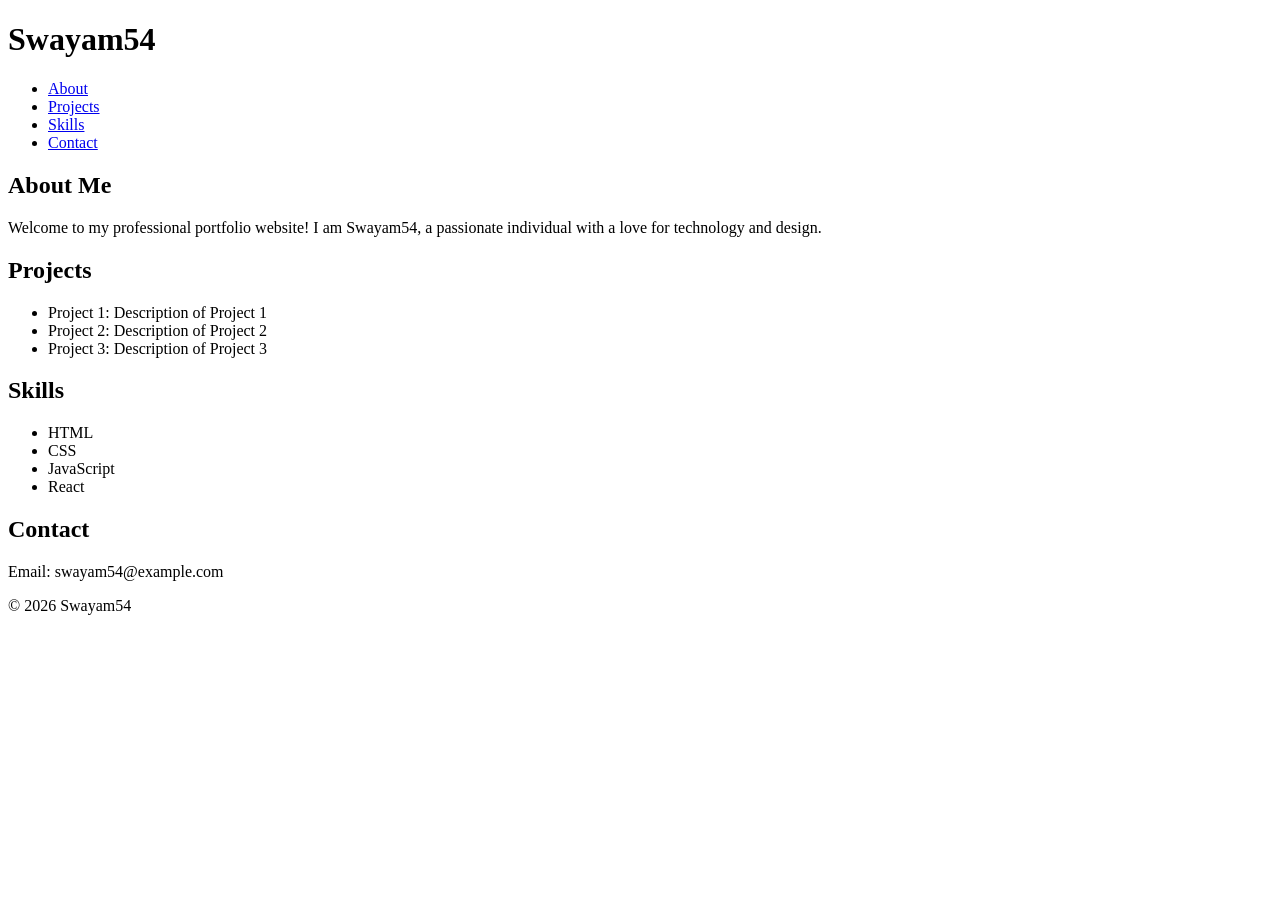
==== index.html @ 92741d5d "Add index.html for professional portfolio site" ====
<!DOCTYPE html>
<html lang="en">
<head>
    <meta charset="UTF-8">
    <meta name="viewport" content="width=device-width, initial-scale=1.0">
    <link rel="stylesheet" href="styles.css">
    <title>Swayam54's Portfolio</title>
</head>
<body>
    <header>
        <h1>Swayam54</h1>
        <nav>
            <ul>
                <li><a href="#about">About</a></li>
                <li><a href="#projects">Projects</a></li>
                <li><a href="#skills">Skills</a></li>
                <li><a href="#contact">Contact</a></li>
            </ul>
        </nav>
    </header>
    <section id="about">
        <h2>About Me</h2>
        <p>Welcome to my professional portfolio website! I am Swayam54, a passionate individual with a love for technology and design.</p>
    </section>
    <section id="projects">
        <h2>Projects</h2>
        <ul>
            <li>Project 1: Description of Project 1</li>
            <li>Project 2: Description of Project 2</li>
            <li>Project 3: Description of Project 3</li>
        </ul>
    </section>
    <section id="skills">
        <h2>Skills</h2>
        <ul>
            <li>HTML</li>
            <li>CSS</li>
            <li>JavaScript</li>
            <li>React</li>
        </ul>
    </section>
    <section id="contact">
        <h2>Contact</h2>
        <p>Email: swayam54@example.com</p>
    </section>
    <footer>
        <p>&copy; 2026 Swayam54</p>
    </footer>
</body>
</html>
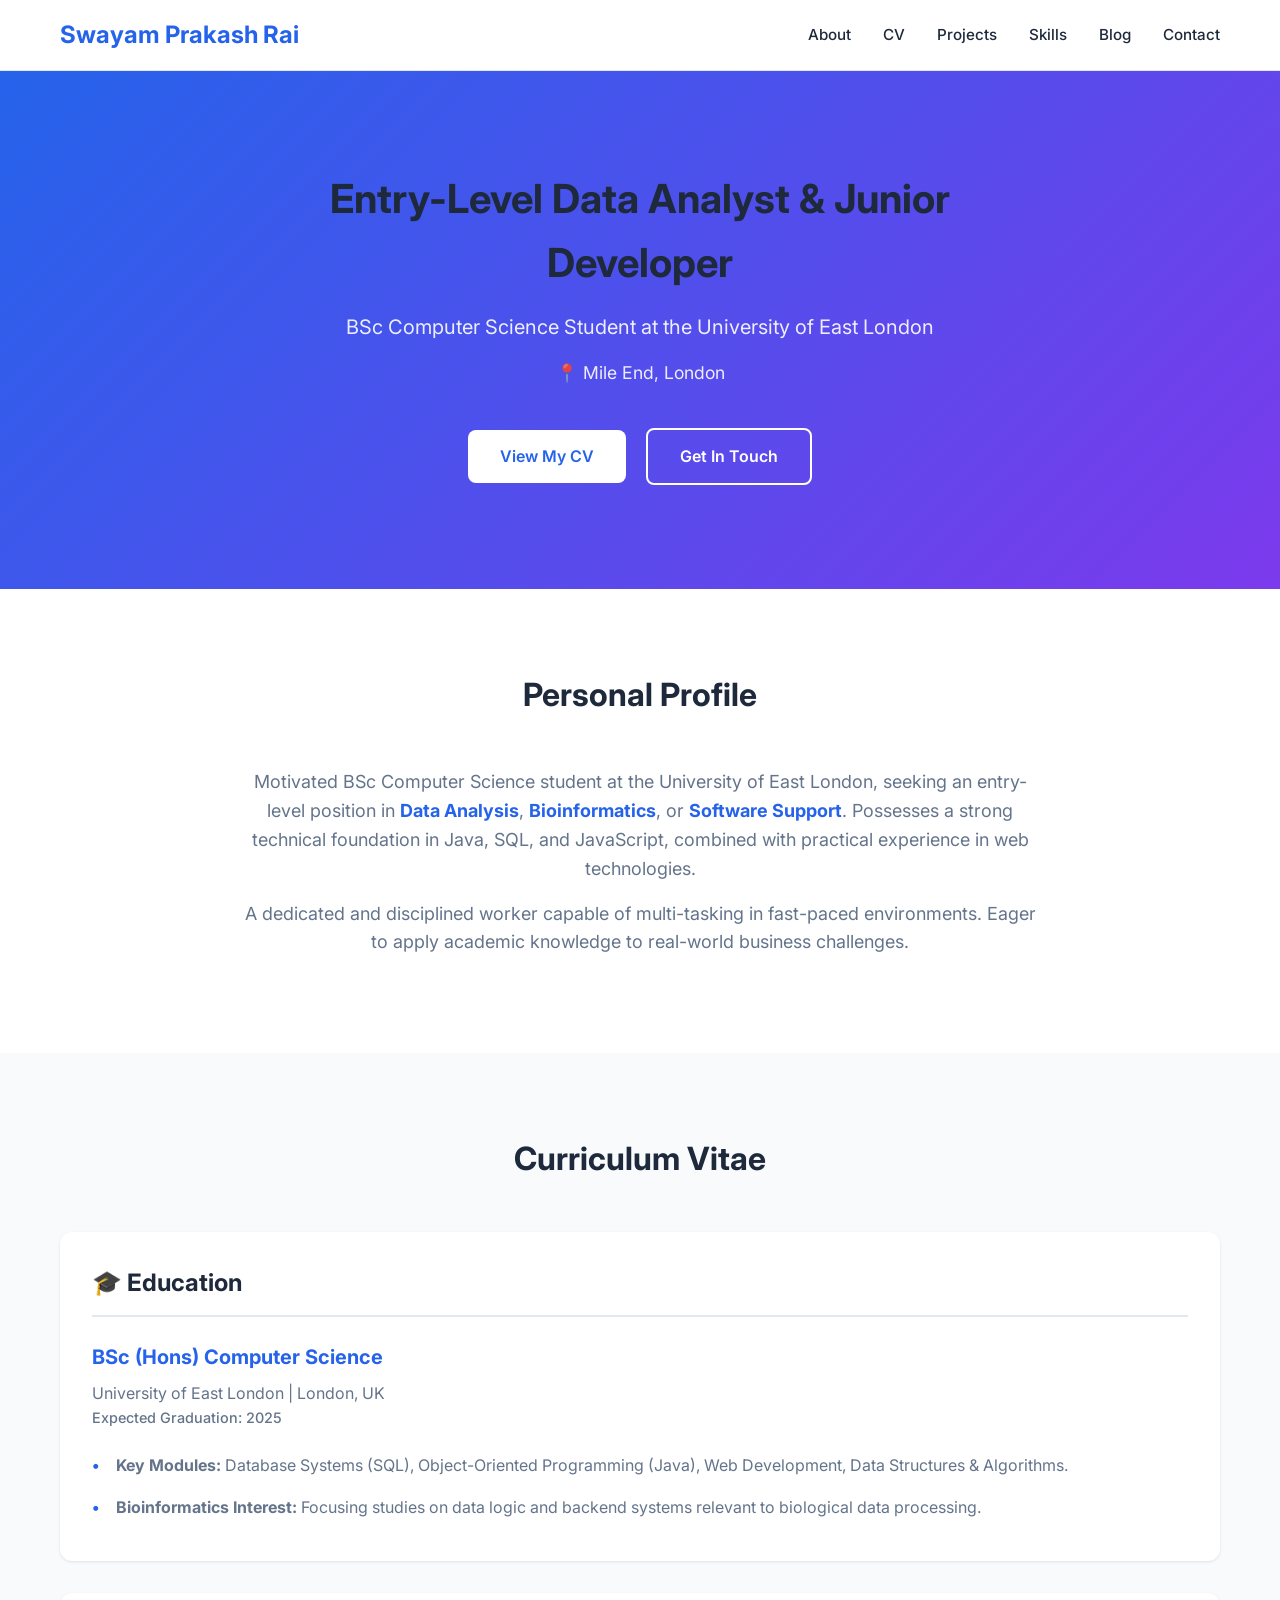
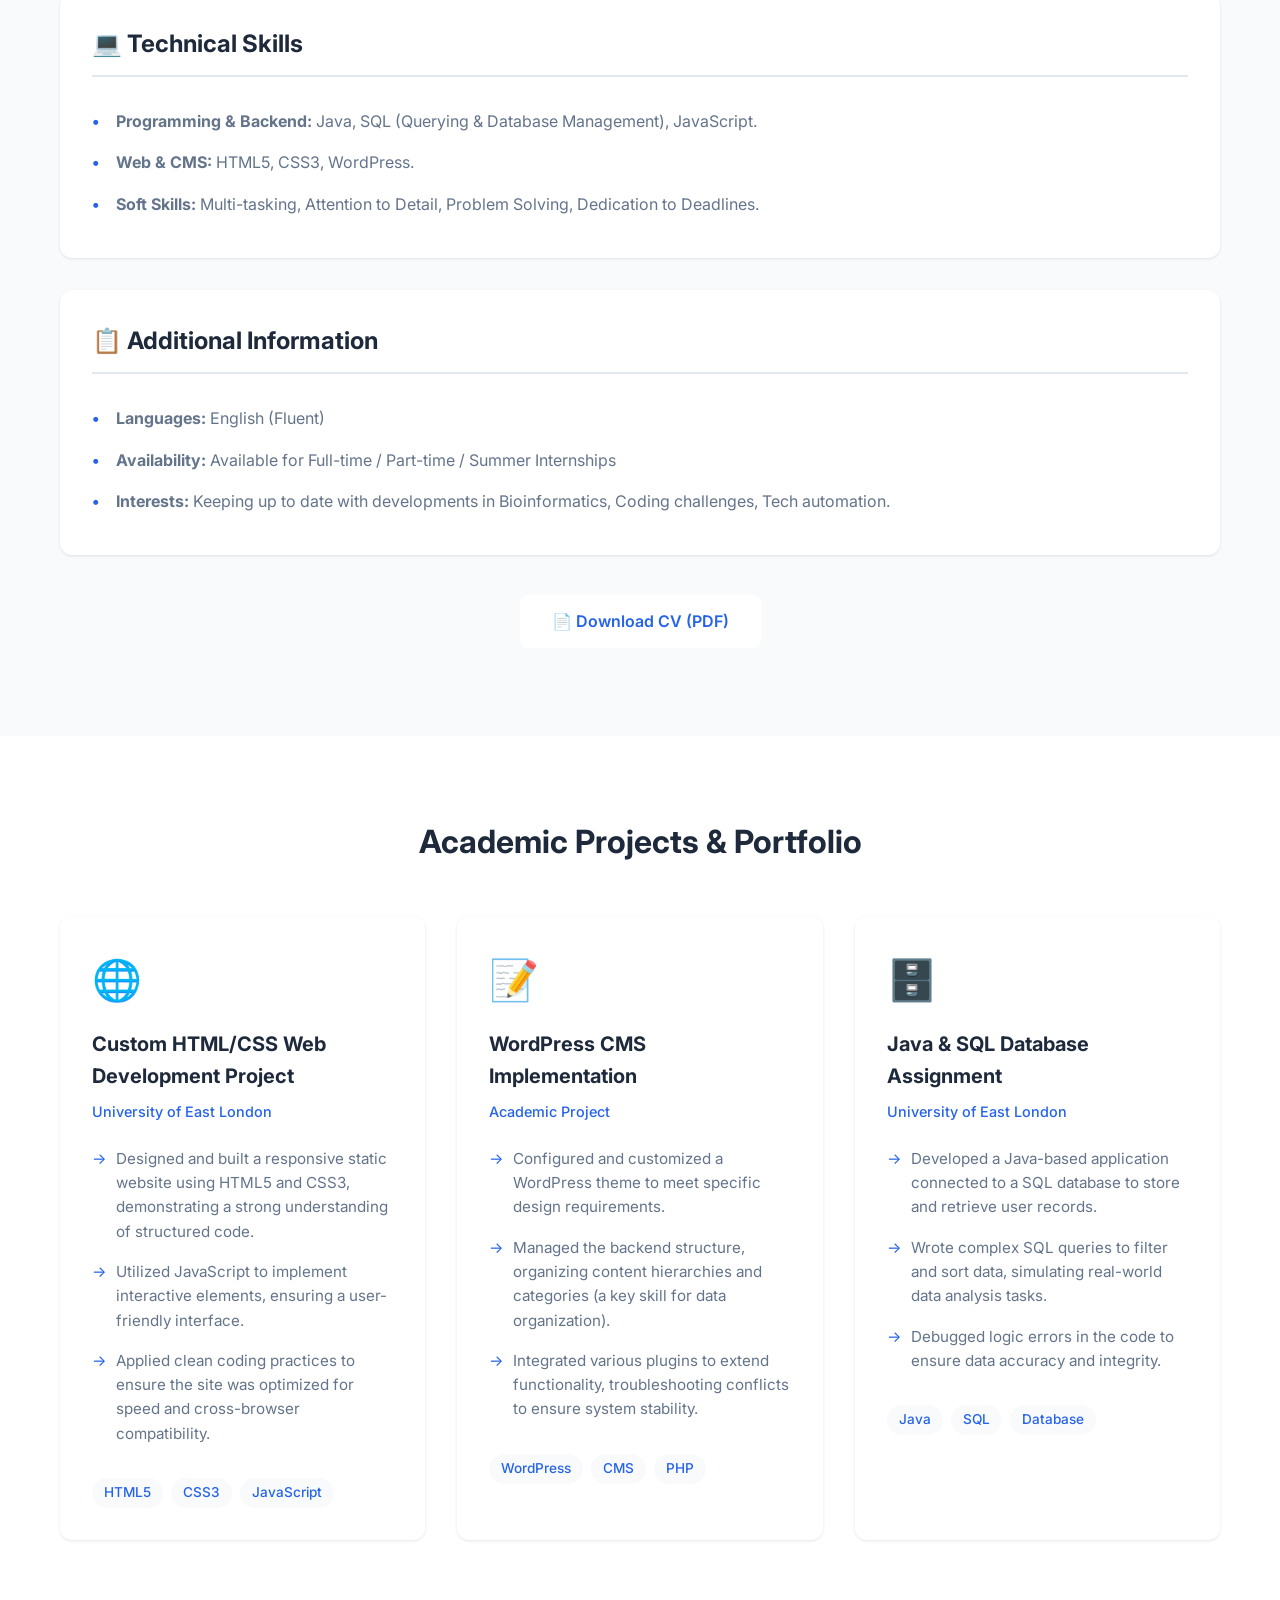
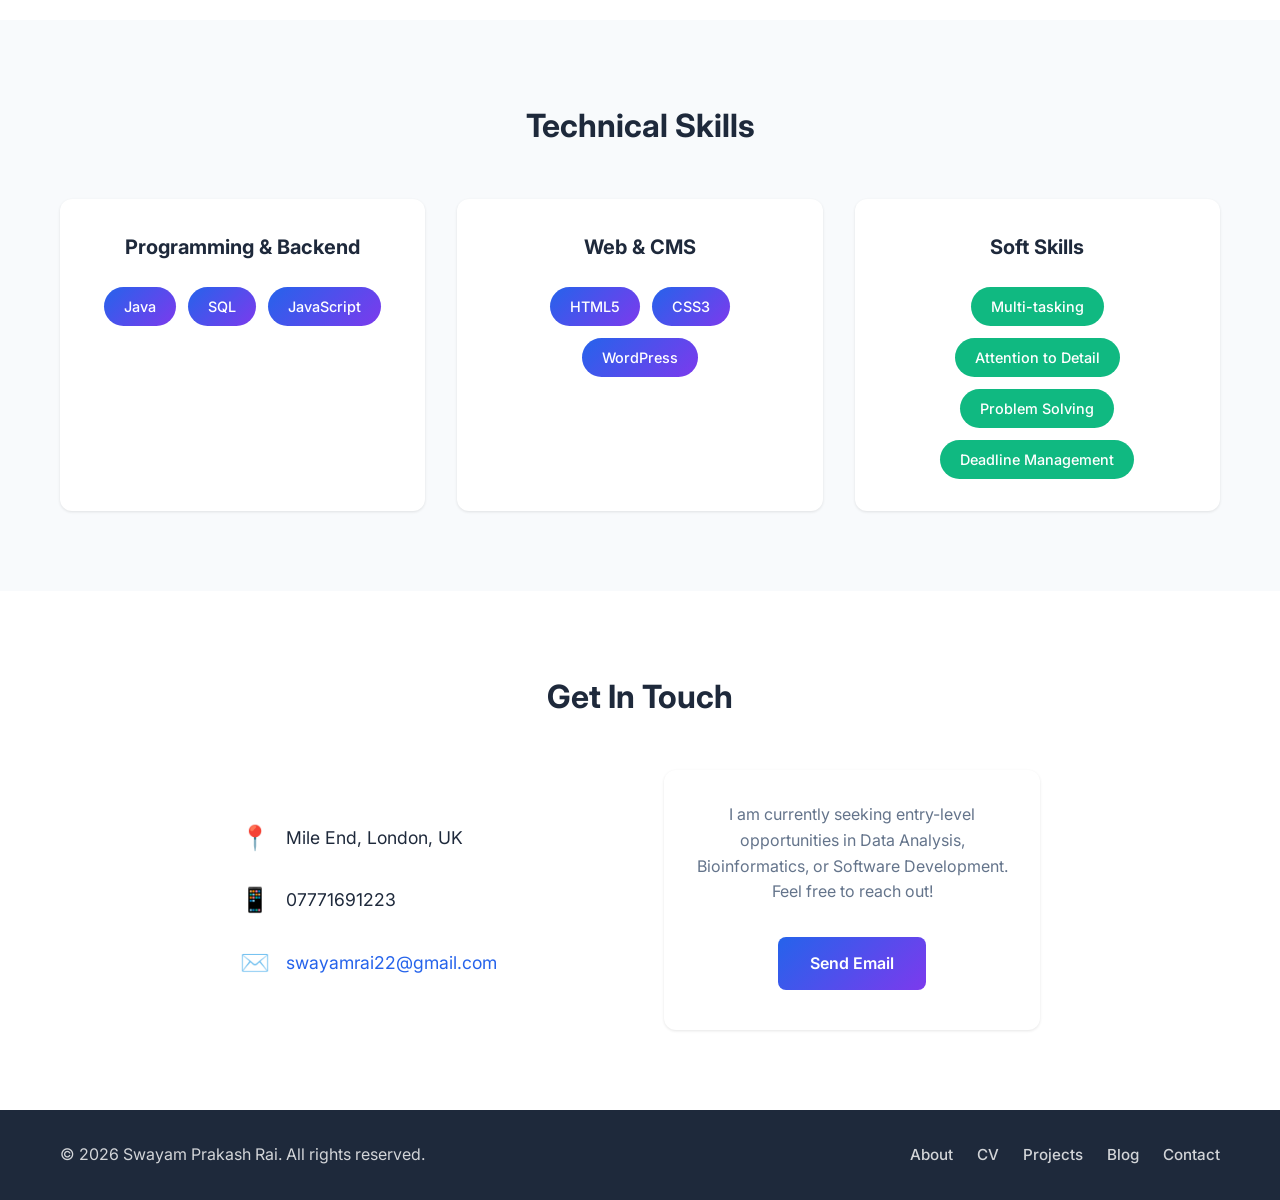
==== commit d7740487: "Create portfolio website with CV and blog Co-authored-by: Swayam54 <240028700+Swayam54@users.noreply" ====
--- a/index.html
+++ b/index.html
@@ -4,47 +4,230 @@
     <meta charset="UTF-8">
     <meta name="viewport" content="width=device-width, initial-scale=1.0">
     <link rel="stylesheet" href="styles.css">
-    <title>Swayam54's Portfolio</title>
+    <link rel="preconnect" href="https://fonts.googleapis.com">
+    <link rel="preconnect" href="https://fonts.gstatic.com" crossorigin>
+    <link href="https://fonts.googleapis.com/css2?family=Inter:wght@300;400;500;600;700&display=swap" rel="stylesheet">
+    <title>Swayam Prakash Rai | Portfolio</title>
 </head>
 <body>
     <header>
-        <h1>Swayam54</h1>
-        <nav>
-            <ul>
-                <li><a href="#about">About</a></li>
-                <li><a href="#projects">Projects</a></li>
-                <li><a href="#skills">Skills</a></li>
-                <li><a href="#contact">Contact</a></li>
-            </ul>
-        </nav>
+        <div class="header-content">
+            <h1>Swayam Prakash Rai</h1>
+            <nav>
+                <ul>
+                    <li><a href="#about">About</a></li>
+                    <li><a href="#cv">CV</a></li>
+                    <li><a href="#projects">Projects</a></li>
+                    <li><a href="#skills">Skills</a></li>
+                    <li><a href="blog.html">Blog</a></li>
+                    <li><a href="#contact">Contact</a></li>
+                </ul>
+            </nav>
+        </div>
     </header>
+
+    <!-- Hero Section -->
+    <section id="hero">
+        <div class="hero-content">
+            <h2>Entry-Level Data Analyst &amp; Junior Developer</h2>
+            <p>BSc Computer Science Student at the University of East London</p>
+            <div class="hero-location">
+                <span>📍 Mile End, London</span>
+            </div>
+            <a href="#cv" class="btn-primary">View My CV</a>
+            <a href="#contact" class="btn-secondary">Get In Touch</a>
+        </div>
+    </section>
+
+    <!-- About Section -->
     <section id="about">
-        <h2>About Me</h2>
-        <p>Welcome to my professional portfolio website! I am Swayam54, a passionate individual with a love for technology and design.</p>
-    </section>
+        <div class="container">
+            <h2>Personal Profile</h2>
+            <div class="about-content">
+                <p>Motivated BSc Computer Science student at the University of East London, seeking an entry-level position in <strong>Data Analysis</strong>, <strong>Bioinformatics</strong>, or <strong>Software Support</strong>. Possesses a strong technical foundation in Java, SQL, and JavaScript, combined with practical experience in web technologies.</p>
+                <p>A dedicated and disciplined worker capable of multi-tasking in fast-paced environments. Eager to apply academic knowledge to real-world business challenges.</p>
+            </div>
+        </div>
+    </section>
+
+    <!-- CV Section -->
+    <section id="cv">
+        <div class="container">
+            <h2>Curriculum Vitae</h2>
+            
+            <!-- Education -->
+            <div class="cv-section">
+                <h3>🎓 Education</h3>
+                <div class="cv-item">
+                    <h4>BSc (Hons) Computer Science</h4>
+                    <p class="cv-location">University of East London | London, UK</p>
+                    <p class="cv-date">Expected Graduation: 2025</p>
+                    <ul>
+                        <li><strong>Key Modules:</strong> Database Systems (SQL), Object-Oriented Programming (Java), Web Development, Data Structures &amp; Algorithms.</li>
+                        <li><strong>Bioinformatics Interest:</strong> Focusing studies on data logic and backend systems relevant to biological data processing.</li>
+                    </ul>
+                </div>
+            </div>
+
+            <!-- Technical Skills in CV -->
+            <div class="cv-section">
+                <h3>💻 Technical Skills</h3>
+                <div class="cv-item">
+                    <ul>
+                        <li><strong>Programming &amp; Backend:</strong> Java, SQL (Querying &amp; Database Management), JavaScript.</li>
+                        <li><strong>Web &amp; CMS:</strong> HTML5, CSS3, WordPress.</li>
+                        <li><strong>Soft Skills:</strong> Multi-tasking, Attention to Detail, Problem Solving, Dedication to Deadlines.</li>
+                    </ul>
+                </div>
+            </div>
+
+            <!-- Additional Information -->
+            <div class="cv-section">
+                <h3>📋 Additional Information</h3>
+                <div class="cv-item">
+                    <ul>
+                        <li><strong>Languages:</strong> English (Fluent)</li>
+                        <li><strong>Availability:</strong> Available for Full-time / Part-time / Summer Internships</li>
+                        <li><strong>Interests:</strong> Keeping up to date with developments in Bioinformatics, Coding challenges, Tech automation.</li>
+                    </ul>
+                </div>
+            </div>
+
+            <div class="cv-download">
+                <a href="cv.pdf" class="btn-primary" download>📄 Download CV (PDF)</a>
+            </div>
+        </div>
+    </section>
+
+    <!-- Projects Section -->
     <section id="projects">
-        <h2>Projects</h2>
-        <ul>
-            <li>Project 1: Description of Project 1</li>
-            <li>Project 2: Description of Project 2</li>
-            <li>Project 3: Description of Project 3</li>
-        </ul>
-    </section>
+        <div class="container">
+            <h2>Academic Projects &amp; Portfolio</h2>
+            
+            <div class="projects-grid">
+                <div class="project-card">
+                    <div class="project-icon">🌐</div>
+                    <h3>Custom HTML/CSS Web Development Project</h3>
+                    <p class="project-org">University of East London</p>
+                    <ul>
+                        <li>Designed and built a responsive static website using HTML5 and CSS3, demonstrating a strong understanding of structured code.</li>
+                        <li>Utilized JavaScript to implement interactive elements, ensuring a user-friendly interface.</li>
+                        <li>Applied clean coding practices to ensure the site was optimized for speed and cross-browser compatibility.</li>
+                    </ul>
+                    <div class="project-tags">
+                        <span>HTML5</span>
+                        <span>CSS3</span>
+                        <span>JavaScript</span>
+                    </div>
+                </div>
+
+                <div class="project-card">
+                    <div class="project-icon">📝</div>
+                    <h3>WordPress CMS Implementation</h3>
+                    <p class="project-org">Academic Project</p>
+                    <ul>
+                        <li>Configured and customized a WordPress theme to meet specific design requirements.</li>
+                        <li>Managed the backend structure, organizing content hierarchies and categories (a key skill for data organization).</li>
+                        <li>Integrated various plugins to extend functionality, troubleshooting conflicts to ensure system stability.</li>
+                    </ul>
+                    <div class="project-tags">
+                        <span>WordPress</span>
+                        <span>CMS</span>
+                        <span>PHP</span>
+                    </div>
+                </div>
+
+                <div class="project-card">
+                    <div class="project-icon">🗄️</div>
+                    <h3>Java &amp; SQL Database Assignment</h3>
+                    <p class="project-org">University of East London</p>
+                    <ul>
+                        <li>Developed a Java-based application connected to a SQL database to store and retrieve user records.</li>
+                        <li>Wrote complex SQL queries to filter and sort data, simulating real-world data analysis tasks.</li>
+                        <li>Debugged logic errors in the code to ensure data accuracy and integrity.</li>
+                    </ul>
+                    <div class="project-tags">
+                        <span>Java</span>
+                        <span>SQL</span>
+                        <span>Database</span>
+                    </div>
+                </div>
+            </div>
+        </div>
+    </section>
+
+    <!-- Skills Section -->
     <section id="skills">
-        <h2>Skills</h2>
-        <ul>
-            <li>HTML</li>
-            <li>CSS</li>
-            <li>JavaScript</li>
-            <li>React</li>
-        </ul>
-    </section>
+        <div class="container">
+            <h2>Technical Skills</h2>
+            <div class="skills-grid">
+                <div class="skill-category">
+                    <h3>Programming &amp; Backend</h3>
+                    <div class="skill-tags">
+                        <span class="skill-tag">Java</span>
+                        <span class="skill-tag">SQL</span>
+                        <span class="skill-tag">JavaScript</span>
+                    </div>
+                </div>
+                <div class="skill-category">
+                    <h3>Web &amp; CMS</h3>
+                    <div class="skill-tags">
+                        <span class="skill-tag">HTML5</span>
+                        <span class="skill-tag">CSS3</span>
+                        <span class="skill-tag">WordPress</span>
+                    </div>
+                </div>
+                <div class="skill-category">
+                    <h3>Soft Skills</h3>
+                    <div class="skill-tags">
+                        <span class="skill-tag soft">Multi-tasking</span>
+                        <span class="skill-tag soft">Attention to Detail</span>
+                        <span class="skill-tag soft">Problem Solving</span>
+                        <span class="skill-tag soft">Deadline Management</span>
+                    </div>
+                </div>
+            </div>
+        </div>
+    </section>
+
+    <!-- Contact Section -->
     <section id="contact">
-        <h2>Contact</h2>
-        <p>Email: swayam54@example.com</p>
-    </section>
+        <div class="container">
+            <h2>Get In Touch</h2>
+            <div class="contact-content">
+                <div class="contact-info">
+                    <div class="contact-item">
+                        <span class="contact-icon">📍</span>
+                        <span>Mile End, London, UK</span>
+                    </div>
+                    <div class="contact-item">
+                        <span class="contact-icon">📱</span>
+                        <span>07771691223</span>
+                    </div>
+                    <div class="contact-item">
+                        <span class="contact-icon">✉️</span>
+                        <a href="mailto:swayamrai22@gmail.com">swayamrai22@gmail.com</a>
+                    </div>
+                </div>
+                <div class="contact-cta">
+                    <p>I am currently seeking entry-level opportunities in Data Analysis, Bioinformatics, or Software Development. Feel free to reach out!</p>
+                    <a href="mailto:swayamrai22@gmail.com" class="btn-primary">Send Email</a>
+                </div>
+            </div>
+        </div>
+    </section>
+
     <footer>
-        <p>&copy; 2026 Swayam54</p>
+        <div class="container">
+            <p>&copy; 2026 Swayam Prakash Rai. All rights reserved.</p>
+            <nav class="footer-nav">
+                <a href="#about">About</a>
+                <a href="#cv">CV</a>
+                <a href="#projects">Projects</a>
+                <a href="blog.html">Blog</a>
+                <a href="#contact">Contact</a>
+            </nav>
+        </div>
     </footer>
 </body>
 </html>
--- a/styles.css
+++ b/styles.css
@@ -0,0 +1,586 @@
+/* CSS Variables */
+:root {
+    --primary-color: #2563eb;
+    --primary-dark: #1d4ed8;
+    --secondary-color: #64748b;
+    --text-color: #1e293b;
+    --text-light: #64748b;
+    --background: #ffffff;
+    --background-alt: #f8fafc;
+    --border-color: #e2e8f0;
+    --success-color: #10b981;
+    --accent-gradient: linear-gradient(135deg, #2563eb 0%, #7c3aed 100%);
+}
+
+/* Reset and Base Styles */
+* {
+    margin: 0;
+    padding: 0;
+    box-sizing: border-box;
+}
+
+html {
+    scroll-behavior: smooth;
+}
+
+body {
+    font-family: 'Inter', -apple-system, BlinkMacSystemFont, 'Segoe UI', Roboto, sans-serif;
+    line-height: 1.6;
+    color: var(--text-color);
+    background-color: var(--background);
+}
+
+/* Container */
+.container {
+    max-width: 1200px;
+    margin: 0 auto;
+    padding: 0 20px;
+}
+
+/* Header */
+header {
+    background: var(--background);
+    border-bottom: 1px solid var(--border-color);
+    position: sticky;
+    top: 0;
+    z-index: 100;
+    backdrop-filter: blur(10px);
+    background: rgba(255, 255, 255, 0.95);
+}
+
+.header-content {
+    max-width: 1200px;
+    margin: 0 auto;
+    padding: 1rem 20px;
+    display: flex;
+    justify-content: space-between;
+    align-items: center;
+}
+
+header h1 {
+    font-size: 1.5rem;
+    font-weight: 700;
+    color: var(--primary-color);
+}
+
+nav ul {
+    display: flex;
+    list-style: none;
+    gap: 2rem;
+}
+
+nav a {
+    color: var(--text-color);
+    text-decoration: none;
+    font-weight: 500;
+    font-size: 0.95rem;
+    transition: color 0.3s ease;
+}
+
+nav a:hover {
+    color: var(--primary-color);
+}
+
+/* Hero Section */
+#hero {
+    background: var(--accent-gradient);
+    color: white;
+    padding: 6rem 20px;
+    text-align: center;
+}
+
+.hero-content {
+    max-width: 800px;
+    margin: 0 auto;
+}
+
+.hero-content h2 {
+    font-size: 2.5rem;
+    font-weight: 700;
+    margin-bottom: 1rem;
+}
+
+.hero-content p {
+    font-size: 1.25rem;
+    opacity: 0.9;
+    margin-bottom: 1rem;
+}
+
+.hero-location {
+    font-size: 1.1rem;
+    margin-bottom: 2rem;
+    opacity: 0.9;
+}
+
+/* Buttons */
+.btn-primary, .btn-secondary {
+    display: inline-block;
+    padding: 0.875rem 2rem;
+    border-radius: 8px;
+    font-weight: 600;
+    text-decoration: none;
+    transition: all 0.3s ease;
+    margin: 0.5rem;
+}
+
+.btn-primary {
+    background: white;
+    color: var(--primary-color);
+}
+
+.btn-primary:hover {
+    background: var(--background-alt);
+    transform: translateY(-2px);
+}
+
+.btn-secondary {
+    background: transparent;
+    color: white;
+    border: 2px solid white;
+}
+
+.btn-secondary:hover {
+    background: rgba(255, 255, 255, 0.1);
+}
+
+/* Sections */
+section {
+    padding: 5rem 20px;
+}
+
+section:nth-child(even) {
+    background: var(--background-alt);
+}
+
+section h2 {
+    font-size: 2rem;
+    font-weight: 700;
+    text-align: center;
+    margin-bottom: 3rem;
+    color: var(--text-color);
+}
+
+/* About Section */
+.about-content {
+    max-width: 800px;
+    margin: 0 auto;
+    text-align: center;
+}
+
+.about-content p {
+    font-size: 1.125rem;
+    color: var(--text-light);
+    margin-bottom: 1rem;
+}
+
+.about-content strong {
+    color: var(--primary-color);
+}
+
+/* CV Section */
+.cv-section {
+    background: white;
+    border-radius: 12px;
+    padding: 2rem;
+    margin-bottom: 2rem;
+    box-shadow: 0 1px 3px rgba(0, 0, 0, 0.1);
+}
+
+.cv-section h3 {
+    font-size: 1.5rem;
+    margin-bottom: 1.5rem;
+    color: var(--text-color);
+    padding-bottom: 0.75rem;
+    border-bottom: 2px solid var(--border-color);
+}
+
+.cv-item {
+    margin-bottom: 1.5rem;
+}
+
+.cv-item:last-child {
+    margin-bottom: 0;
+}
+
+.cv-item h4 {
+    font-size: 1.25rem;
+    color: var(--primary-color);
+    margin-bottom: 0.5rem;
+}
+
+.cv-location {
+    color: var(--text-light);
+    font-size: 1rem;
+}
+
+.cv-date {
+    color: var(--secondary-color);
+    font-size: 0.9rem;
+    font-weight: 500;
+    margin-bottom: 1rem;
+}
+
+.cv-item ul {
+    list-style: none;
+    padding-left: 0;
+}
+
+.cv-item li {
+    padding: 0.5rem 0;
+    padding-left: 1.5rem;
+    position: relative;
+    color: var(--text-light);
+}
+
+.cv-item li::before {
+    content: "•";
+    color: var(--primary-color);
+    font-weight: bold;
+    position: absolute;
+    left: 0;
+}
+
+.cv-download {
+    text-align: center;
+    margin-top: 2rem;
+}
+
+/* Projects Section */
+.projects-grid {
+    display: grid;
+    grid-template-columns: repeat(auto-fit, minmax(350px, 1fr));
+    gap: 2rem;
+}
+
+.project-card {
+    background: white;
+    border-radius: 12px;
+    padding: 2rem;
+    box-shadow: 0 1px 3px rgba(0, 0, 0, 0.1);
+    transition: transform 0.3s ease, box-shadow 0.3s ease;
+}
+
+.project-card:hover {
+    transform: translateY(-5px);
+    box-shadow: 0 10px 30px rgba(0, 0, 0, 0.1);
+}
+
+.project-icon {
+    font-size: 2.5rem;
+    margin-bottom: 1rem;
+}
+
+.project-card h3 {
+    font-size: 1.25rem;
+    margin-bottom: 0.5rem;
+    color: var(--text-color);
+}
+
+.project-org {
+    color: var(--primary-color);
+    font-size: 0.9rem;
+    font-weight: 500;
+    margin-bottom: 1rem;
+}
+
+.project-card ul {
+    list-style: none;
+    padding: 0;
+    margin-bottom: 1.5rem;
+}
+
+.project-card li {
+    padding: 0.5rem 0;
+    padding-left: 1.5rem;
+    position: relative;
+    color: var(--text-light);
+    font-size: 0.95rem;
+}
+
+.project-card li::before {
+    content: "→";
+    color: var(--primary-color);
+    position: absolute;
+    left: 0;
+}
+
+.project-tags {
+    display: flex;
+    flex-wrap: wrap;
+    gap: 0.5rem;
+}
+
+.project-tags span {
+    background: var(--background-alt);
+    color: var(--primary-color);
+    padding: 0.25rem 0.75rem;
+    border-radius: 20px;
+    font-size: 0.85rem;
+    font-weight: 500;
+}
+
+/* Skills Section */
+.skills-grid {
+    display: grid;
+    grid-template-columns: repeat(auto-fit, minmax(300px, 1fr));
+    gap: 2rem;
+}
+
+.skill-category {
+    background: white;
+    border-radius: 12px;
+    padding: 2rem;
+    text-align: center;
+    box-shadow: 0 1px 3px rgba(0, 0, 0, 0.1);
+}
+
+.skill-category h3 {
+    font-size: 1.25rem;
+    margin-bottom: 1.5rem;
+    color: var(--text-color);
+}
+
+.skill-tags {
+    display: flex;
+    flex-wrap: wrap;
+    justify-content: center;
+    gap: 0.75rem;
+}
+
+.skill-tag {
+    background: var(--accent-gradient);
+    color: white;
+    padding: 0.5rem 1.25rem;
+    border-radius: 25px;
+    font-size: 0.9rem;
+    font-weight: 500;
+}
+
+.skill-tag.soft {
+    background: var(--success-color);
+}
+
+/* Contact Section */
+.contact-content {
+    max-width: 800px;
+    margin: 0 auto;
+    display: grid;
+    grid-template-columns: 1fr 1fr;
+    gap: 3rem;
+    align-items: center;
+}
+
+.contact-info {
+    display: flex;
+    flex-direction: column;
+    gap: 1.5rem;
+}
+
+.contact-item {
+    display: flex;
+    align-items: center;
+    gap: 1rem;
+    font-size: 1.1rem;
+}
+
+.contact-icon {
+    font-size: 1.5rem;
+}
+
+.contact-item a {
+    color: var(--primary-color);
+    text-decoration: none;
+}
+
+.contact-item a:hover {
+    text-decoration: underline;
+}
+
+.contact-cta {
+    background: white;
+    padding: 2rem;
+    border-radius: 12px;
+    text-align: center;
+    box-shadow: 0 1px 3px rgba(0, 0, 0, 0.1);
+}
+
+.contact-cta p {
+    color: var(--text-light);
+    margin-bottom: 1.5rem;
+}
+
+.contact-cta .btn-primary {
+    background: var(--accent-gradient);
+    color: white;
+}
+
+/* Footer */
+footer {
+    background: var(--text-color);
+    color: white;
+    padding: 2rem 20px;
+}
+
+footer .container {
+    display: flex;
+    justify-content: space-between;
+    align-items: center;
+}
+
+footer p {
+    opacity: 0.8;
+}
+
+.footer-nav {
+    display: flex;
+    gap: 1.5rem;
+}
+
+.footer-nav a {
+    color: white;
+    text-decoration: none;
+    opacity: 0.8;
+    transition: opacity 0.3s ease;
+}
+
+.footer-nav a:hover {
+    opacity: 1;
+}
+
+/* Blog Styles */
+.blog-hero {
+    background: var(--accent-gradient);
+    color: white;
+    padding: 4rem 20px;
+    text-align: center;
+}
+
+.blog-hero h2 {
+    color: white;
+    margin-bottom: 1rem;
+}
+
+.blog-hero p {
+    opacity: 0.9;
+    max-width: 600px;
+    margin: 0 auto;
+}
+
+.blog-grid {
+    display: grid;
+    grid-template-columns: repeat(auto-fit, minmax(350px, 1fr));
+    gap: 2rem;
+    max-width: 1200px;
+    margin: 0 auto;
+}
+
+.blog-card {
+    background: white;
+    border-radius: 12px;
+    overflow: hidden;
+    box-shadow: 0 1px 3px rgba(0, 0, 0, 0.1);
+    transition: transform 0.3s ease, box-shadow 0.3s ease;
+}
+
+.blog-card:hover {
+    transform: translateY(-5px);
+    box-shadow: 0 10px 30px rgba(0, 0, 0, 0.1);
+}
+
+.blog-card-image {
+    height: 200px;
+    background: var(--accent-gradient);
+    display: flex;
+    align-items: center;
+    justify-content: center;
+    font-size: 4rem;
+}
+
+.blog-card-content {
+    padding: 1.5rem;
+}
+
+.blog-card-date {
+    color: var(--text-light);
+    font-size: 0.85rem;
+    margin-bottom: 0.5rem;
+}
+
+.blog-card h3 {
+    font-size: 1.25rem;
+    margin-bottom: 0.75rem;
+    color: var(--text-color);
+}
+
+.blog-card p {
+    color: var(--text-light);
+    margin-bottom: 1rem;
+    font-size: 0.95rem;
+}
+
+.blog-card .read-more {
+    color: var(--primary-color);
+    text-decoration: none;
+    font-weight: 600;
+    display: inline-flex;
+    align-items: center;
+    gap: 0.5rem;
+}
+
+.blog-card .read-more:hover {
+    text-decoration: underline;
+}
+
+/* Responsive Design */
+@media (max-width: 768px) {
+    .header-content {
+        flex-direction: column;
+        gap: 1rem;
+    }
+
+    nav ul {
+        flex-wrap: wrap;
+        justify-content: center;
+        gap: 1rem;
+    }
+
+    .hero-content h2 {
+        font-size: 1.75rem;
+    }
+
+    .hero-content p {
+        font-size: 1rem;
+    }
+
+    section {
+        padding: 3rem 20px;
+    }
+
+    section h2 {
+        font-size: 1.5rem;
+    }
+
+    .projects-grid {
+        grid-template-columns: 1fr;
+    }
+
+    .contact-content {
+        grid-template-columns: 1fr;
+        gap: 2rem;
+    }
+
+    footer .container {
+        flex-direction: column;
+        gap: 1rem;
+        text-align: center;
+    }
+
+    .footer-nav {
+        flex-wrap: wrap;
+        justify-content: center;
+    }
+
+    .blog-grid {
+        grid-template-columns: 1fr;
+    }
+}
